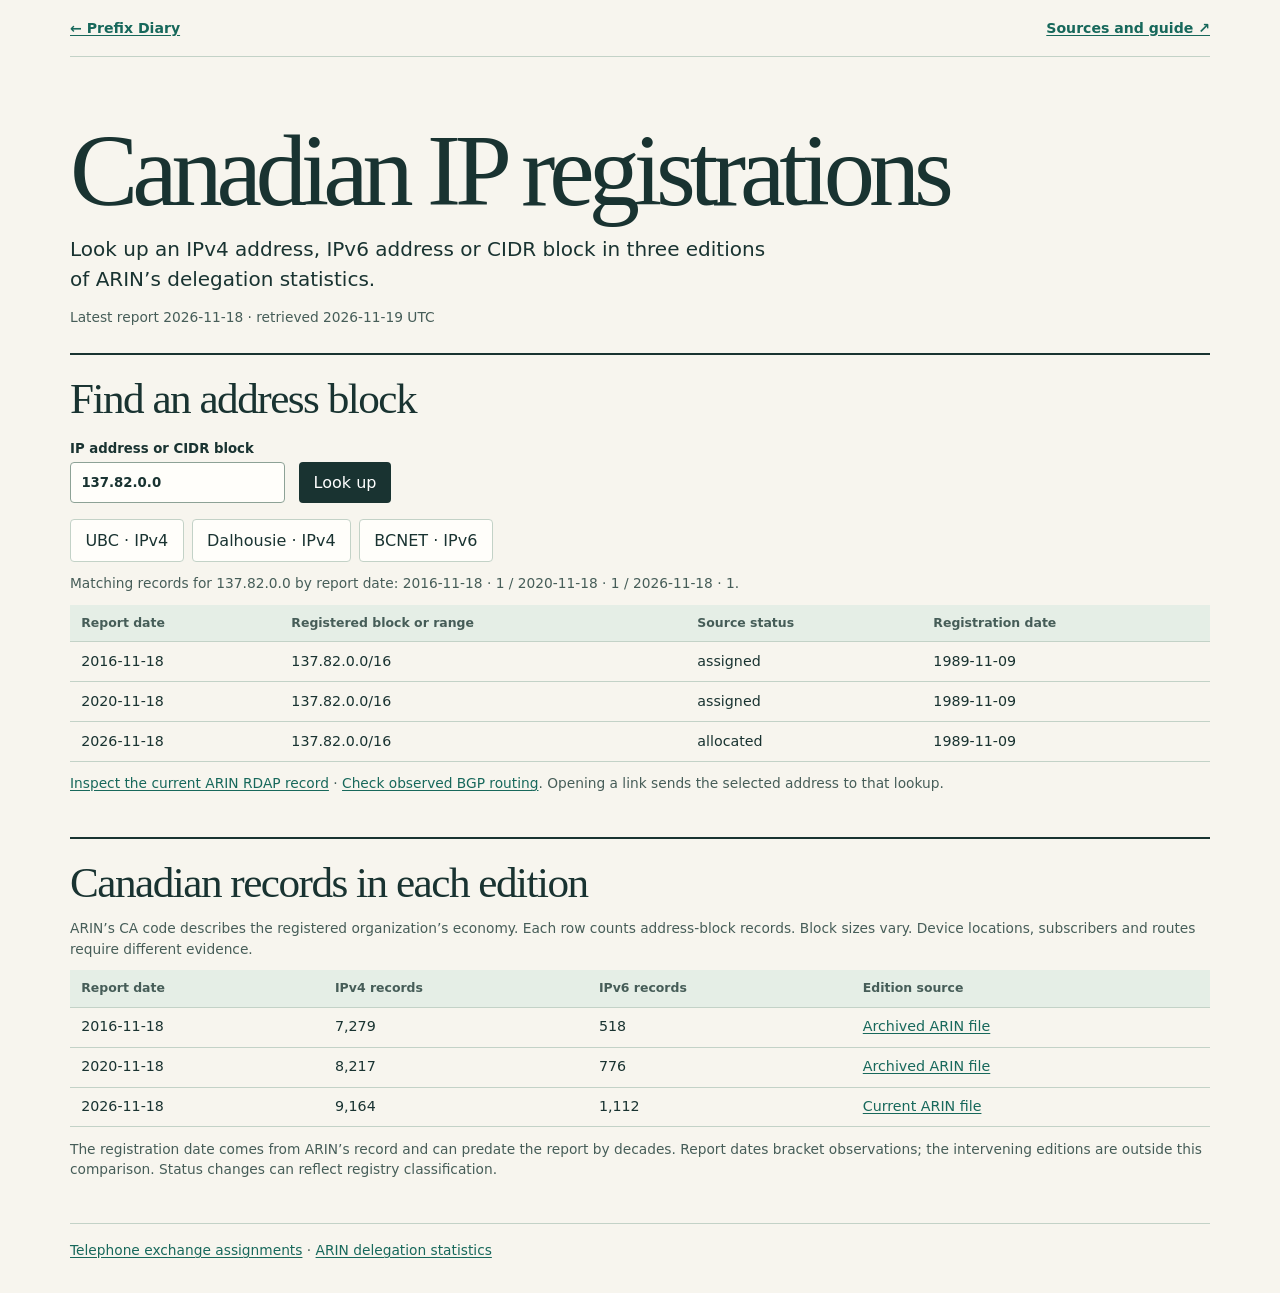
==== web/ip/index.html @ 8a8b9ae3 "Trace Canadian IP registrations across ARIN editions" ====
<!doctype html>
<html lang="en-CA">
<head>
  <meta charset="utf-8">
  <meta name="viewport" content="width=device-width,initial-scale=1">
  <title>Canadian IP registrations · Prefix Diary</title>
  <meta name="description" content="Find IPv4 and IPv6 addresses in Canadian registration records from three ARIN editions.">
  <link rel="stylesheet" href="../style.css">
  <script type="module" src="./app.mjs"></script>
</head>
<body>
  <header><a href="../">← Prefix Diary</a><a href="https://github.com/jsdyer/prefixdiary#canadian-ip-registrations">Sources and guide ↗</a></header>
  <main>
    <div class="hero"><h1>Canadian IP registrations</h1>
      <p>Look up an IPv4 address, IPv6 address or CIDR block in three editions of ARIN’s delegation statistics.</p>
      <p class="meta" id="edition">Loading registry extracts…</p>
    </div>
    <section class="panel">
      <h2>Find an address block</h2>
      <form id="lookup">
        <label class="search">IP address or CIDR block
          <input id="query" type="search" value="137.82.0.0" maxlength="80" autocapitalize="none" spellcheck="false" required>
        </label>
        <button type="submit">Look up</button>
      </form>
      <div class="examples" aria-label="Examples">
        <button type="button" class="ghost" data-ip="137.82.0.0">UBC · IPv4</button>
        <button type="button" class="ghost" data-ip="129.173.0.0">Dalhousie · IPv4</button>
        <button type="button" class="ghost" data-ip="2607:f8f0::">BCNET · IPv6</button>
      </div>
      <p class="summary" id="result" role="status"></p>
      <div class="scroller"><table aria-label="Matching registration records">
        <thead><tr><th>Report date</th><th>Registered block or range</th><th>Source status</th><th>Registration date</th></tr></thead>
        <tbody id="matches"></tbody>
      </table></div>
      <p class="summary" id="handoff"></p>
    </section>
    <section class="panel">
      <h2>Canadian records in each edition</h2>
      <p class="summary">ARIN’s CA code describes the registered organization’s economy. Each row counts address-block records. Block sizes vary. Device locations, subscribers and routes require different evidence.</p>
      <div class="scroller"><table aria-label="Registry edition coverage">
        <thead><tr><th>Report date</th><th>IPv4 records</th><th>IPv6 records</th><th>Edition source</th></tr></thead>
        <tbody id="coverage"></tbody>
      </table></div>
      <p class="summary">The registration date comes from ARIN’s record and can predate the report by decades. Report dates bracket observations; the intervening editions are outside this comparison. Status changes can reflect registry classification.</p>
    </section>
  </main>
  <footer><a href="../">Telephone exchange assignments</a> · <a href="https://www.arin.net/reference/research/statistics/nro_stats/">ARIN delegation statistics</a></footer>
</body>
</html>
---- web/style.css ----
:root { color-scheme: light; --paper:#f7f5ee; --card:#fffefa; --ink:#193331; --accent:#17685b; --muted:#465d58; --line:#c3d2c7; --soft:#e5eee6; --serif:"Instrument Serif",Georgia,serif; --sans:"Instrument Sans",system-ui,sans-serif; }
*{box-sizing:border-box}
body{margin:0;background:var(--paper);color:var(--ink);font:16px/1.5 var(--sans)}
a{color:var(--accent);text-underline-offset:.16em} a:hover{text-decoration-thickness:2px}
header,main,footer{max-width:1140px;width:92%;margin:auto}
header{display:flex;justify-content:space-between;align-items:center;padding:1.1rem 0;border-bottom:1px solid var(--line);font-size:.88rem}
header a{font-weight:650} .hero{padding:clamp(1.8rem,5vw,4.3rem) 0 1.6rem}
h1,h2,h3,p{margin:0}h1{font:normal clamp(3rem,8vw,6.6rem)/.98 var(--serif);letter-spacing:-.06em}
h2{font:normal clamp(1.8rem,3.6vw,2.7rem)/1.1 var(--serif);letter-spacing:-.035em}
h3{font-size:1.05rem}.hero p{font-size:clamp(1rem,2vw,1.25rem);max-width:45rem;margin-top:.8rem}
.meta,.hint,.summary,footer{color:var(--muted);font-size:.86rem}.meta{margin:.65rem 0 0}
.panel{border-top:2px solid var(--ink);padding:1.25rem 0 2rem}
fieldset{border:0;padding:0;margin:0}
form,.controls{display:flex;flex-wrap:wrap;gap:.9rem;align-items:end;margin:1rem 0}
label{min-width:0;font-size:.83rem;font-weight:650;display:block}select,input,button{font:inherit;color:inherit}
select,input[type=search]{display:block;max-width:100%;padding:.55rem .65rem;margin-top:.2rem;background:var(--card);border:1px solid #8da296;border-radius:4px;min-height:41px}
button,.button{background:var(--ink);color:white;border:0;border-radius:4px;padding:.53rem .9rem;cursor:pointer;min-height:38px}
button:disabled{opacity:.45;cursor:default}.ghost{background:var(--card);color:var(--ink);border:1px solid var(--line)}
button:focus-visible,a:focus-visible,input:focus-visible,select:focus-visible{outline:3px solid #ac5b2d;outline-offset:3px}
.summary{margin:.7rem 0}.stats{display:flex;flex-wrap:wrap;gap:.5rem 2rem;margin:.7rem 0 1rem}
.stats p{padding:.25rem 0}.stats strong{display:block;font:normal 1.9rem/1.2 var(--serif)}.stats span{color:var(--muted);font-size:.82rem}
.scroller{max-width:100%;overflow:auto}table{width:100%;border-collapse:collapse;white-space:nowrap;text-align:left;font-size:.89rem}
th{font-size:.78rem;color:var(--muted);background:var(--soft)}td,th{padding:.55rem .7rem;border-bottom:1px solid var(--line)}
td button{min-height:28px;background:transparent;color:var(--accent);padding:0;text-decoration:underline;font-weight:650}
tr[data-selected=true]{background:var(--soft)}.selectable{background:var(--soft);padding:1.05rem 1.2rem;margin:1rem 0}
footer{border-top:1px solid var(--line);padding:1rem 0 2rem} .skip{position:absolute;left:1rem;top:-5rem}.skip:focus{top:1rem}
[hidden]{display:none!important}.pager{display:flex;align-items:center;gap:.7rem;margin-top:.75rem}
@media(max-width:600px){header,main,footer{width:92%}label{max-width:100%}form,.controls{gap:.55rem .8rem}input[type=search]{width:100%}.search{flex:1 1 100%}h1{font-size:3.55rem}}

.examples {display:flex;flex-wrap:wrap;gap:.5rem}.hero .meta {font-size:.86rem}
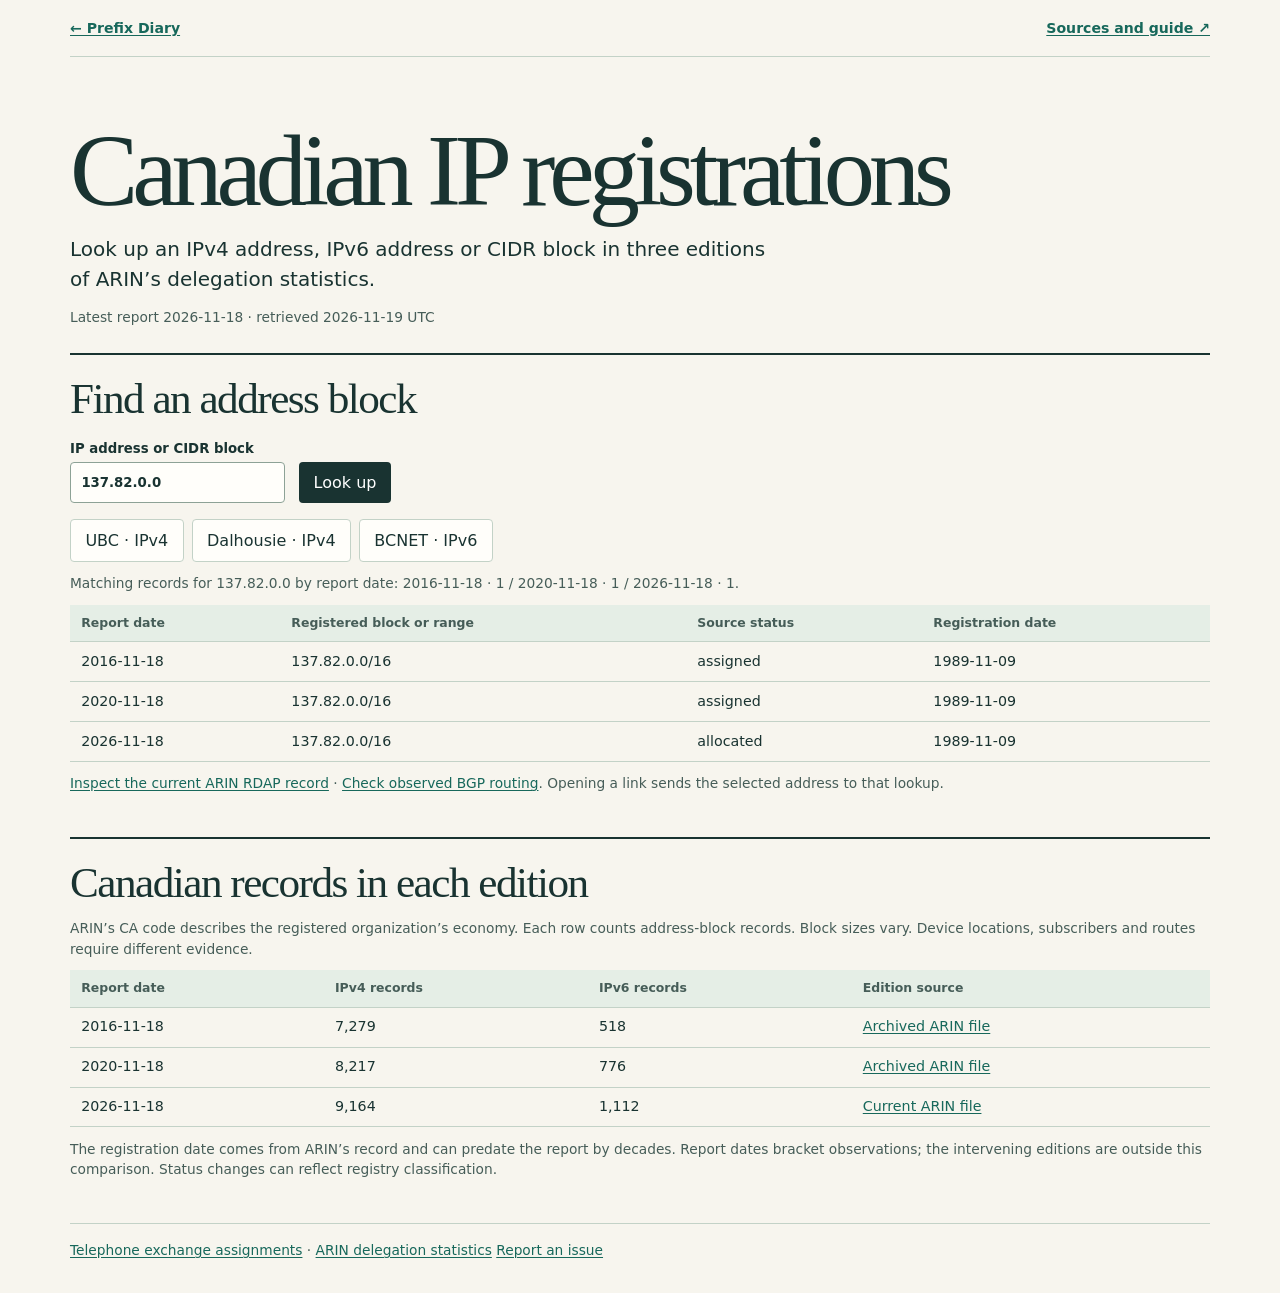
==== commit 7a02c632: "Add a tool-specific issue link and count aggregate page visits" ====
--- a/web/ip/index.html
+++ b/web/ip/index.html
@@ -7,6 +7,7 @@
   <meta name="description" content="Find IPv4 and IPv6 addresses in Canadian registration records from three ARIN editions.">
   <link rel="stylesheet" href="../style.css">
   <script type="module" src="./app.mjs"></script>
+<script defer src="/assets/tool-metrics.js" referrerpolicy="no-referrer"></script>
 </head>
 <body>
   <header><a href="../">← Prefix Diary</a><a href="https://github.com/jsdyer/prefixdiary#canadian-ip-registrations">Sources and guide ↗</a></header>
@@ -45,6 +46,6 @@
       <p class="summary">The registration date comes from ARIN’s record and can predate the report by decades. Report dates bracket observations; the intervening editions are outside this comparison. Status changes can reflect registry classification.</p>
     </section>
   </main>
-  <footer><a href="../">Telephone exchange assignments</a> · <a href="https://www.arin.net/reference/research/statistics/nro_stats/">ARIN delegation statistics</a></footer>
+  <footer><a href="../">Telephone exchange assignments</a> · <a href="https://www.arin.net/reference/research/statistics/nro_stats/">ARIN delegation statistics</a> <a href="https://coolcode.ca/report/?tool=prefixdiary" referrerpolicy="no-referrer">Report an issue</a></footer>
 </body>
 </html>
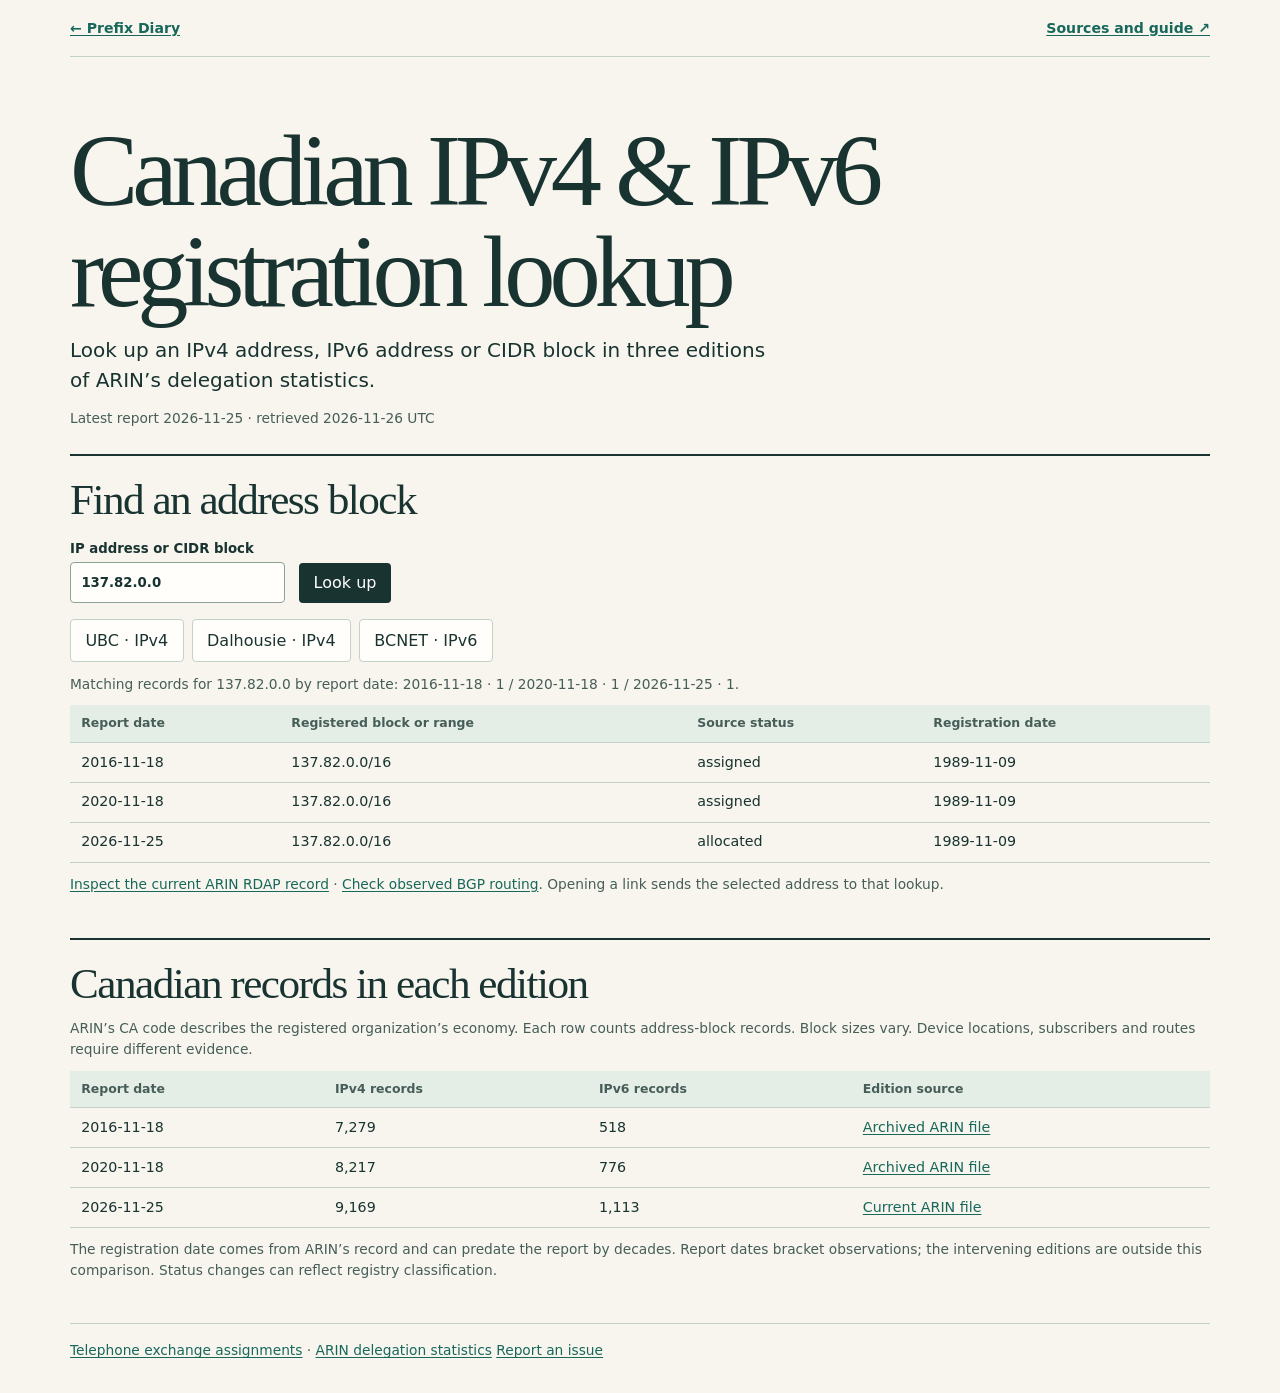
==== commit 8f3429fc: "Register the Canadian IP lookup canonical and sync the guide" ====
--- a/web/ip/index.html
+++ b/web/ip/index.html
@@ -3,7 +3,8 @@
 <head>
   <meta charset="utf-8">
   <meta name="viewport" content="width=device-width,initial-scale=1">
-  <title>Canadian IP registrations · Prefix Diary</title>
+  <title>Canadian IPv4 &amp; IPv6 Registration Lookup · CoolCode</title>
+  <link rel="canonical" href="https://coolcode.ca/prefixdiary/ip/">
   <meta name="description" content="Find IPv4 and IPv6 addresses in Canadian registration records from three ARIN editions.">
   <link rel="stylesheet" href="../style.css">
   <script type="module" src="./app.mjs"></script>
@@ -12,7 +13,7 @@
 <body>
   <header><a href="../">← Prefix Diary</a><a href="https://github.com/jsdyer/prefixdiary#canadian-ip-registrations">Sources and guide ↗</a></header>
   <main>
-    <div class="hero"><h1>Canadian IP registrations</h1>
+    <div class="hero"><h1>Canadian IPv4 &amp; IPv6 registration lookup</h1>
       <p>Look up an IPv4 address, IPv6 address or CIDR block in three editions of ARIN’s delegation statistics.</p>
       <p class="meta" id="edition">Loading registry extracts…</p>
     </div>
